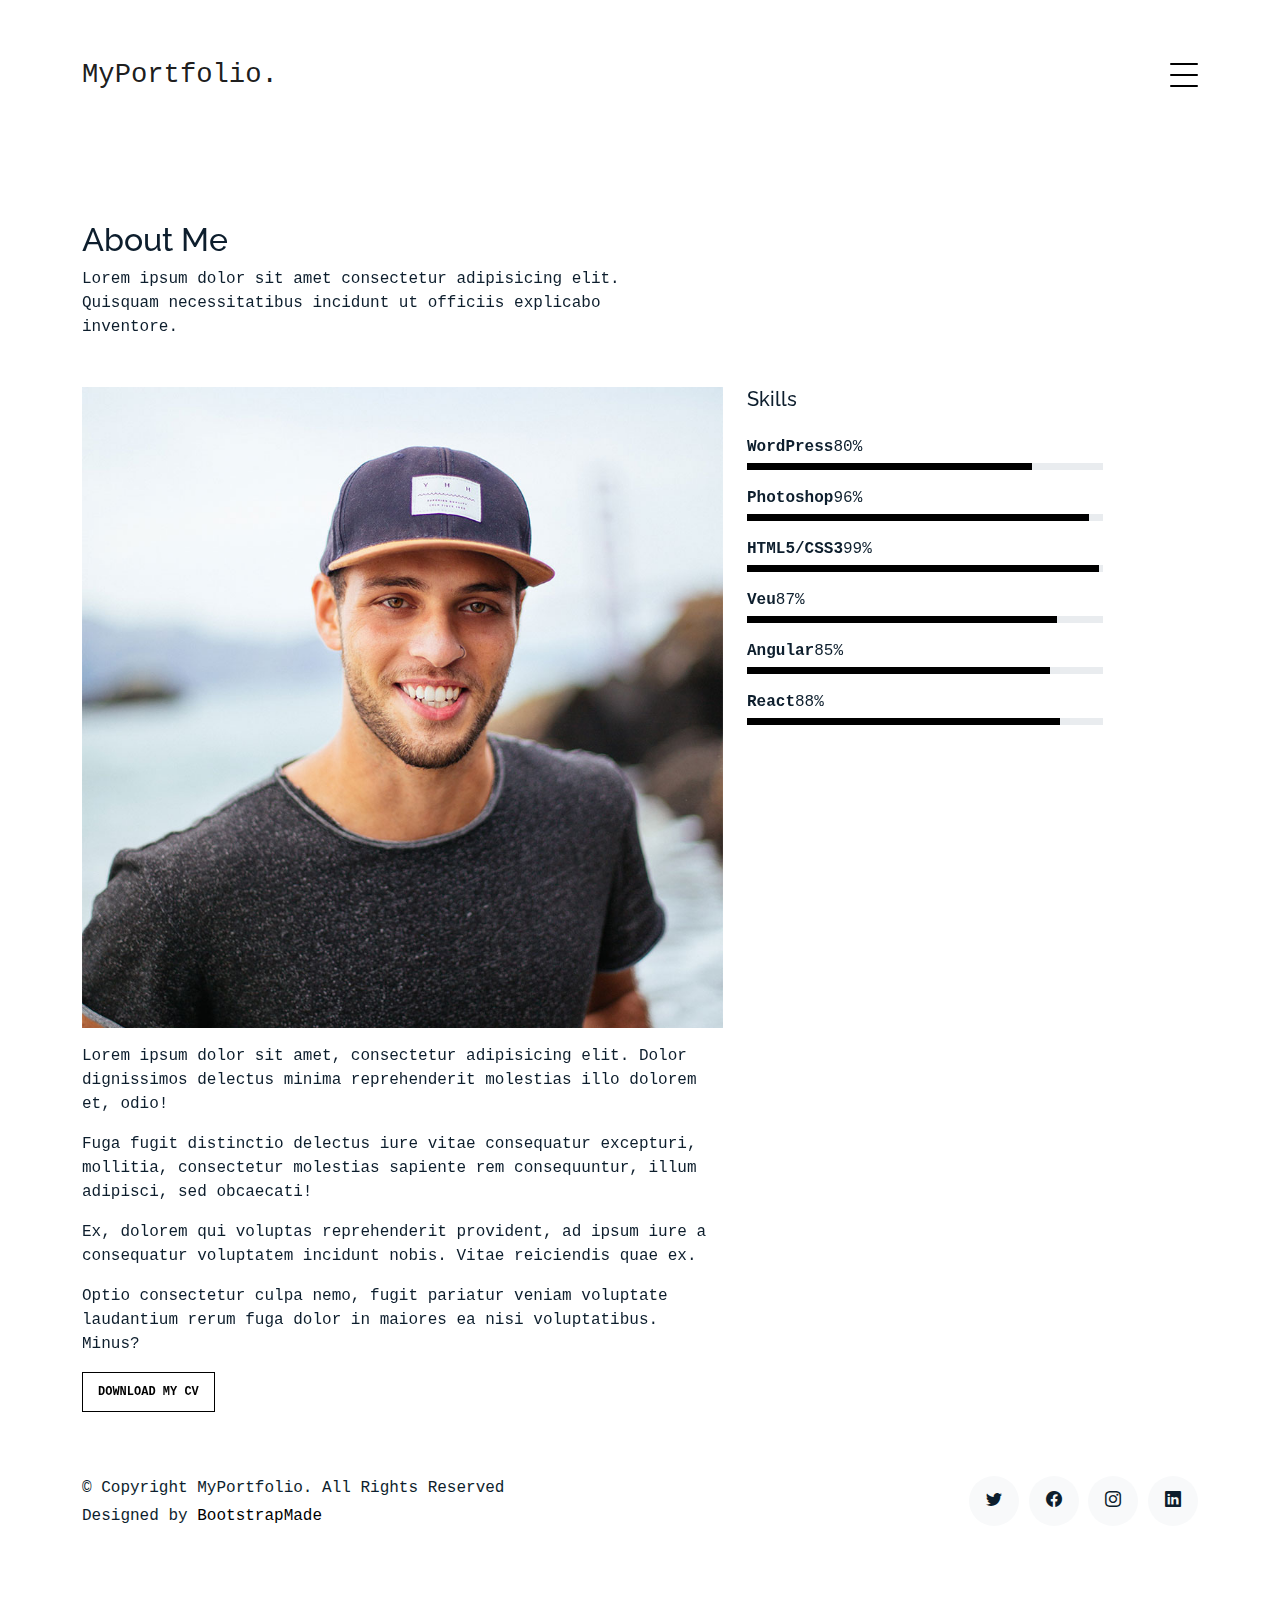
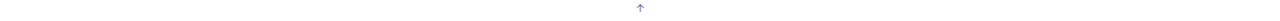
==== about.html @ 2d50b1b6 "first try" ====
<!DOCTYPE html>
<html lang="en">

<head>
  <meta charset="utf-8">
  <meta content="width=device-width, initial-scale=1.0" name="viewport">

  <title>MyPortfolio Bootstrap Template - About</title>
  <meta content="" name="description">
  <meta content="" name="keywords">

  <!-- Favicons -->
  <link href="assets/img/favicon.png" rel="icon">
  <link href="assets/img/apple-touch-icon.png" rel="apple-touch-icon">

  <!-- Google Fonts -->
  <link href="https://fonts.googleapis.com/css?family=https://fonts.googleapis.com/css?family=Inconsolata:400,500,600,700|Raleway:400,400i,500,500i,600,600i,700,700i" rel="stylesheet">

  <!-- Vendor CSS Files -->
  <link href="assets/vendor/aos/aos.css" rel="stylesheet">
  <link href="assets/vendor/bootstrap/css/bootstrap.min.css" rel="stylesheet">
  <link href="assets/vendor/bootstrap-icons/bootstrap-icons.css" rel="stylesheet">
  <link href="assets/vendor/swiper/swiper-bundle.min.css" rel="stylesheet">

  <!-- Template Main CSS File -->
  <link href="assets/css/style.css" rel="stylesheet">

  <!-- =======================================================
  * Template Name: MyPortfolio - v4.9.1
  * Template URL: https://bootstrapmade.com/myportfolio-bootstrap-portfolio-website-template/
  * Author: BootstrapMade.com
  * License: https://bootstrapmade.com/license/
  ======================================================== -->
</head>

<body>

  <!-- ======= Navbar ======= -->
  <div class="collapse navbar-collapse custom-navmenu" id="main-navbar">
    <div class="container py-2 py-md-5">
      <div class="row align-items-start">
        <div class="col-md-2">
          <ul class="custom-menu">
            <li><a href="index.html">Home</a></li>
            <li class="active"><a href="about.html">About Me</a></li>
            <li><a href="services.html">Services</a></li>
            <li><a href="works.html">Works</a></li>
            <li><a href="contact.html">Contact</a></li>
          </ul>
        </div>
        <div class="col-md-6 d-none d-md-block  mr-auto">
          <div class="tweet d-flex">
            <span class="bi bi-twitter text-white mt-2 mr-3"></span>
            <div>
              <p><em>Lorem ipsum dolor sit amet consectetur adipisicing elit. Quisquam necessitatibus incidunt ut officiis explicabo inventore. <br> <a href="#">t.co/v82jsk</a></em></p>
            </div>
          </div>
        </div>
        <div class="col-md-4 d-none d-md-block">
          <h3>Hire Me</h3>
          <p>Lorem ipsum dolor sit amet consectetur adipisicing elit. Quisquam necessitatibus incidunt ut officiisexplicabo inventore. <br> <a href="#">myemail@gmail.com</a></p>
        </div>
      </div>

    </div>
  </div>

  <nav class="navbar navbar-light custom-navbar">
    <div class="container">
      <a class="navbar-brand" href="index.html">MyPortfolio.</a>
      <a href="#" class="burger" data-bs-toggle="collapse" data-bs-target="#main-navbar">
        <span></span>
      </a>
    </div>
  </nav>

  <main id="main">

    <section class="section pb-5">
      <div class="container">
        <div class="row mb-5 align-items-end">
          <div class="col-md-6" data-aos="fade-up">

            <h2>About Me</h2>
            <p class="mb-0">Lorem ipsum dolor sit amet consectetur adipisicing elit. Quisquam necessitatibus incidunt ut
              officiis explicabo inventore.</p>
          </div>

        </div>

        <div class="row">
          <div class="col-md-4 ml-auto order-2" data-aos="fade-up">
            <h3 class="h3 mb-4">Skills</h3>
            <ul class="list-unstyled">
              <li class="mb-3">
                <div class="d-flex mb-1">
                  <strong>WordPress</strong>
                  <span class="ml-auto">80%</span>
                </div>
                <div class="progress custom-progress">
                  <div class="progress-bar" role="progressbar" style="width: 80%" aria-valuenow="80" aria-valuemin="0" aria-valuemax="100"></div>
                </div>
              </li>
              <li class="mb-3">
                <div class="d-flex mb-1">
                  <strong>Photoshop</strong>
                  <span class="ml-auto">96%</span>
                </div>
                <div class="progress custom-progress">
                  <div class="progress-bar" role="progressbar" style="width: 96%" aria-valuenow="96" aria-valuemin="0" aria-valuemax="100"></div>
                </div>
              </li>
              <li class="mb-3">
                <div class="d-flex mb-1">
                  <strong>HTML5/CSS3</strong>
                  <span class="ml-auto">99%</span>
                </div>
                <div class="progress custom-progress">
                  <div class="progress-bar" role="progressbar" style="width: 99%" aria-valuenow="99" aria-valuemin="0" aria-valuemax="100"></div>
                </div>
              </li>
              <li class="mb-3">
                <div class="d-flex mb-1">
                  <strong>Veu</strong>
                  <span class="ml-auto">87%</span>
                </div>
                <div class="progress custom-progress">
                  <div class="progress-bar" role="progressbar" style="width: 87%" aria-valuenow="87" aria-valuemin="0" aria-valuemax="100"></div>
                </div>
              </li>
              <li class="mb-3">
                <div class="d-flex mb-1">
                  <strong>Angular</strong>
                  <span class="ml-auto">85%</span>
                </div>
                <div class="progress custom-progress">
                  <div class="progress-bar" role="progressbar" style="width: 85%" aria-valuenow="85" aria-valuemin="0" aria-valuemax="100"></div>
                </div>
              </li>
              <li class="mb-3">
                <div class="d-flex mb-1">
                  <strong>React</strong>
                  <span class="ml-auto">88%</span>
                </div>
                <div class="progress custom-progress">
                  <div class="progress-bar" role="progressbar" style="width: 88%" aria-valuenow="88" aria-valuemin="0" aria-valuemax="100"></div>
                </div>
              </li>
            </ul>
          </div>

          <div class="col-md-7 mb-5 mb-md-0" data-aos="fade-up">
            <p><img src="assets/img/person_1_sq.jpg" alt="Image" class="img-fluid"></p>
            <p>Lorem ipsum dolor sit amet, consectetur adipisicing elit. Dolor dignissimos delectus minima reprehenderit
              molestias illo dolorem et, odio!</p>
            <p>Fuga fugit distinctio delectus iure vitae consequatur excepturi, mollitia, consectetur molestias sapiente
              rem consequuntur, illum adipisci, sed obcaecati!</p>
            <p>Ex, dolorem qui voluptas reprehenderit provident, ad ipsum iure a consequatur voluptatem incidunt nobis.
              Vitae reiciendis quae ex.</p>
            <p>Optio consectetur culpa nemo, fugit pariatur veniam voluptate laudantium rerum fuga dolor in maiores ea
              nisi voluptatibus. Minus?</p>
            <p><a href="#" class="readmore">Download my CV</a></p>
          </div>

        </div>

      </div>

    </section>

  </main><!-- End #main -->

  <!-- ======= Footer ======= -->
  <footer class="footer" role="contentinfo">
    <div class="container">
      <div class="row">
        <div class="col-sm-6">
          <p class="mb-1">&copy; Copyright MyPortfolio. All Rights Reserved</p>
          <div class="credits">
            <!--
            All the links in the footer should remain intact.
            You can delete the links only if you purchased the pro version.
            Licensing information: https://bootstrapmade.com/license/
            Purchase the pro version with working PHP/AJAX contact form: https://bootstrapmade.com/buy/?theme=MyPortfolio
          -->
            Designed by <a href="https://bootstrapmade.com/">BootstrapMade</a>
          </div>
        </div>
        <div class="col-sm-6 social text-md-end">
          <a href="#"><span class="bi bi-twitter"></span></a>
          <a href="#"><span class="bi bi-facebook"></span></a>
          <a href="#"><span class="bi bi-instagram"></span></a>
          <a href="#"><span class="bi bi-linkedin"></span></a>
        </div>
      </div>
    </div>
  </footer>

  <a href="#" class="back-to-top d-flex align-items-center justify-content-center"><i class="bi bi-arrow-up-short"></i></a>

  <!-- Vendor JS Files -->
  <script src="assets/vendor/aos/aos.js"></script>
  <script src="assets/vendor/bootstrap/js/bootstrap.bundle.min.js"></script>
  <script src="assets/vendor/isotope-layout/isotope.pkgd.min.js"></script>
  <script src="assets/vendor/swiper/swiper-bundle.min.js"></script>
  <script src="assets/vendor/php-email-form/validate.js"></script>

  <!-- Template Main JS File -->
  <script src="assets/js/main.js"></script>

</body>

</html>
---- assets/css/style.css ----
/**
* Template Name: MyPortfolio - v4.9.1
* Template URL: https://bootstrapmade.com/myportfolio-bootstrap-portfolio-website-template/
* Author: BootstrapMade.com
* License: https://bootstrapmade.com/license/
*/

/*--------------------------------------------------------------
# General
--------------------------------------------------------------*/
body {
  font-family: "Inconsolata", monospace;
  color: #0d1e2d;
}

a {
  color: #777;
  text-decoration: none;
}

a:hover {
  color: #000;
}

h1,
h2,
h3,
h4,
h5,
h6,
.font-heading {
  font-family: "Raleway", sans-serif;
}

.section {
  padding: 7rem 0;
}

.filters a {
  text-decoration: none;
  color: #000;
  display: inline-block;
  padding-left: 10px;
  padding-right: 10px;
  position: relative;
}

.filters a:hover,
.filters a:focus,
.filters a:active {
  text-decoration: none;
}

.filters a:hover:before {
  content: "";
  position: absolute;
  left: 10px;
  right: 10px;
  bottom: 0;
  height: 1px;
  background-color: #000;
}

.filters a.active {
  color: #000;
}

.filters a.active:before {
  content: "";
  position: absolute;
  left: 10px;
  right: 10px;
  bottom: 0;
  height: 1px;
  background-color: #000;
}

.item {
  border: none;
  margin-bottom: 30px;
}

.item .item-wrap {
  display: block;
  position: relative;
  overflow: hidden;
}

.item .item-wrap:after {
  z-index: 2;
  position: absolute;
  content: "";
  top: 0;
  left: 0;
  right: 0;
  bottom: 0;
  background: rgba(0, 0, 0, 0.4);
  visibility: hidden;
  opacity: 0;
  transition: 0.3s all ease-in-out;
}

.item .item-wrap img {
  transition: 0.3s transform ease;
  transform: scale(1);
}

.item .item-wrap>.work-info {
  position: absolute;
  top: 50%;
  width: 100%;
  text-align: center;
  z-index: 3;
  transform: translateY(-50%);
  color: #fff;
  opacity: 0;
  visibility: hidden;
  margin-top: 20px;
  transition: 0.3s all ease;
}

.item .item-wrap>.work-info h3 {
  font-size: 20px;
  margin-bottom: 0;
}

.item .item-wrap>.work-info span {
  font-size: 14px;
  text-transform: uppercase;
  letter-spacing: 0.2rem;
}

.item .item-wrap:hover {
  text-decoration: none;
}

.item .item-wrap:hover img {
  transform: scale(1.05);
}

.item .item-wrap:hover:after {
  opacity: 1;
  visibility: visible;
}

.item .item-wrap:hover .work-info {
  margin-top: 0px;
  opacity: 1;
  visibility: visible;
}

.testimonial-wrap {
  padding: 50px 50px 80px 50px;
  background: #eceff2;
}

.testimonial-wrap .testimonial {
  text-align: center;
  max-width: 500px;
  margin: 0 auto;
}

.testimonial-wrap .testimonial img {
  border-radius: 50%;
  width: 120px;
  margin: 0 auto 30px auto;
}

.testimonial-wrap .testimonial blockquote p {
  font-size: 20px;
}

.h3 {
  font-size: 20px;
}

.h4 {
  font-size: 16px;
}

.heading {
  font-size: 28px;
}

.readmore {
  display: inline-block;
  border: 1px solid #000;
  padding: 10px 15px;
  font-size: 12px;
  text-transform: uppercase;
  color: #000;
  transition: 0.2s all ease;
  font-weight: 700;
}

.readmore:active,
.readmore:focus,
.readmore:hover {
  outline: none;
}

.readmore:hover {
  color: #fff;
  text-decoration: none;
  background: #000;
}

.testimonials-slider .swiper-pagination {
  margin-top: -60px;
  position: relative;
}

.testimonials-slider .swiper-pagination .swiper-pagination-bullet {
  width: 12px;
  height: 12px;
  background-color: rgba(13, 30, 45, 0.3);
  opacity: 1;
}

.testimonials-slider .swiper-pagination .swiper-pagination-bullet-active {
  background-color: rgba(13, 30, 45, 0.6);
}

.sticky-content {
  position: sticky;
  position: -webkit-sticky;
  top: 0;
  /* required */
}

.list-line li {
  margin-bottom: 10px;
  position: relative;
  padding-left: 30px;
}

.list-line li:before {
  content: "";
  position: absolute;
  left: 0;
  top: 0.7rem;
  width: 10px;
  height: 2px;
  background: #000;
}

.form-control {
  border-radius: 0;
  background: #f8f9fa;
  border: 1px solid transparent;
  padding-top: 10px !important;
  padding-bottom: 10px !important;
}

.form-control:active,
.form-control:focus {
  background: #eff1f4;
  outline: none;
  box-shadow: none;
  border: 1px solid transparent;
}

.custom-progress {
  height: 7px;
  border-radius: 0;
}

.custom-progress .progress-bar {
  background: #000;
}

/* Services */
.services i {
  font-size: 40px;
}

.services h4 {
  padding-top: 10px;
}

/* Contact Form */
.php-email-form .error-message {
  display: none;
  color: #fff;
  background: #ed3c0d;
  text-align: left;
  padding: 15px;
  font-weight: 600;
}

.php-email-form .error-message br+br {
  margin-top: 25px;
}

.php-email-form .sent-message {
  display: none;
  color: #fff;
  background: #18d26e;
  text-align: center;
  padding: 15px;
  font-weight: 600;
}

.php-email-form .loading {
  display: none;
  background: #fff;
  text-align: center;
  padding: 15px;
}

.php-email-form .loading:before {
  content: "";
  display: inline-block;
  border-radius: 50%;
  width: 24px;
  height: 24px;
  margin: 0 10px -6px 0;
  border: 3px solid #18d26e;
  border-top-color: #eee;
  -webkit-animation: animate-loading 1s linear infinite;
  animation: animate-loading 1s linear infinite;
}

@-webkit-keyframes animate-loading {
  0% {
    transform: rotate(0deg);
  }

  100% {
    transform: rotate(360deg);
  }
}

@keyframes animate-loading {
  0% {
    transform: rotate(0deg);
  }

  100% {
    transform: rotate(360deg);
  }
}

/*--------------------------------------------------------------
# Header
--------------------------------------------------------------*/
/* Custom Navmenu */
.custom-navmenu {
  background: #0d1e2d;
}

.custom-navmenu .custom-menu,
.custom-navmenu .custom-menu li {
  padding: 0;
  margin: 0;
  list-style: none;
}

.custom-navmenu .custom-menu li {
  margin-bottom: 0;
  font-size: 20px;
}

.custom-navmenu .custom-menu li a {
  color: #fff;
  padding: 10px 0 !important;
}

.custom-navmenu .custom-menu li a:hover {
  text-decoration: none;
}

.custom-navmenu .custom-menu li.active a {
  text-decoration: underline;
}

.custom-navmenu h3 {
  font-size: 20px;
  color: #fff;
}

.custom-navmenu p {
  color: rgba(255, 255, 255, 0.6);
}

.custom-navmenu a {
  color: rgba(255, 255, 255, 0.7);
}

.custom-navmenu a:hover {
  color: #fff;
}

/* Custom Navbar */
.custom-navbar {
  padding-top: 50px;
  width: 100%;
}

@media (max-width: 780px) {
  .custom-navbar>.container {
    padding-right: 0;
    padding-left: 0;
  }
}

.custom-navbar .navbar-brand {
  font-size: 1.7rem;
}

/* Burger */
.burger {
  width: 28px;
  height: 32px;
  cursor: pointer;
  position: relative;
}

.burger:before,
.burger span,
.burger:after {
  width: 100%;
  height: 2px;
  display: block;
  background: #000;
  border-radius: 2px;
  position: absolute;
  opacity: 1;
}

.burger:before,
.burger:after {
  transition: top 0.35s cubic-bezier(0.23, 1, 0.32, 1), transform 0.35s cubic-bezier(0.23, 1, 0.32, 1), opacity 0.35s cubic-bezier(0.23, 1, 0.32, 1), background-color 1.15s cubic-bezier(0.86, 0, 0.07, 1);
  -webkit-transition: top 0.35s cubic-bezier(0.23, 1, 0.32, 1), -webkit-transform 0.35s cubic-bezier(0.23, 1, 0.32, 1), opacity 0.35s cubic-bezier(0.23, 1, 0.32, 1), background-color 1.15s cubic-bezier(0.86, 0, 0.07, 1);
  content: "";
}

.burger:before {
  top: 4px;
}

.burger span {
  top: 15px;
}

.burger:after {
  top: 26px;
}

/* Hover */
.burger:hover:before {
  top: 7px;
}

.burger:hover:after {
  top: 23px;
}

/* Click */
.burger.active span {
  opacity: 0;
}

.burger.active:before,
.burger.active:after {
  top: 40%;
}

.burger.active:before {
  transform: rotate(45deg);
}

.burger.active:after {
  transform: rotate(-45deg);
}

.burger:focus {
  outline: none;
}

/*--------------------------------------------------------------
# Footer
--------------------------------------------------------------*/
.footer {
  padding: 0 0 4rem 0;
}

.footer a {
  color: #000;
}

.social a {
  display: inline-block;
  width: 50px;
  height: 50px;
  border-radius: 50%;
  background: #f8f9fa;
  position: relative;
  text-align: center;
  color: #0d1e2d;
}

.social a span {
  display: inline-block;
  left: 50%;
  position: absolute;
  top: 50%;
  transform: translate(-50%, -50%);
}

.social a:hover {
  color: #000;
}
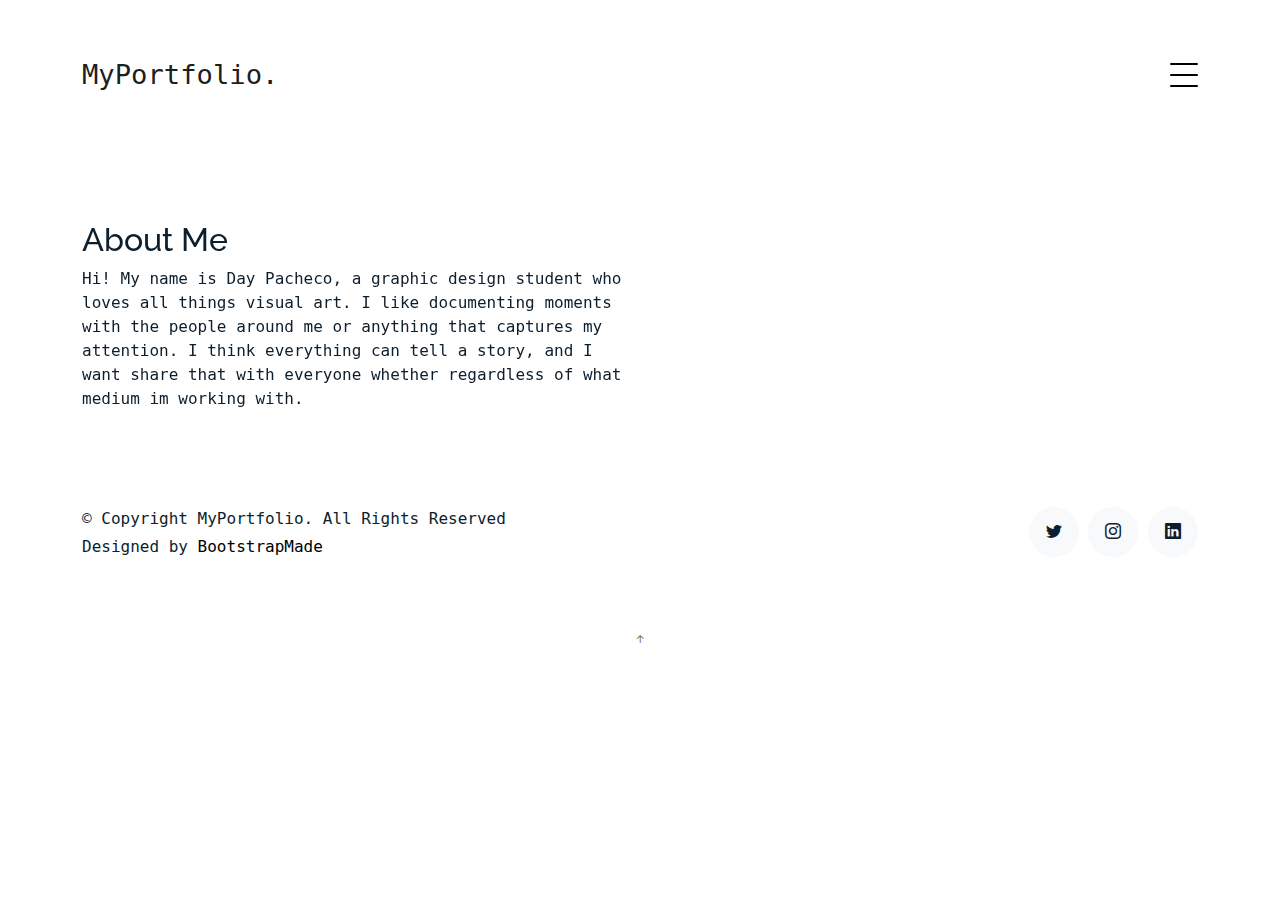
==== commit 42211052: "edited" ====
--- a/about.html
+++ b/about.html
@@ -1,213 +1,133 @@
-<!DOCTYPE html>
-<html lang="en">
-
-<head>
-  <meta charset="utf-8">
-  <meta content="width=device-width, initial-scale=1.0" name="viewport">
-
-  <title>MyPortfolio Bootstrap Template - About</title>
-  <meta content="" name="description">
-  <meta content="" name="keywords">
-
-  <!-- Favicons -->
-  <link href="assets/img/favicon.png" rel="icon">
-  <link href="assets/img/apple-touch-icon.png" rel="apple-touch-icon">
-
-  <!-- Google Fonts -->
-  <link href="https://fonts.googleapis.com/css?family=https://fonts.googleapis.com/css?family=Inconsolata:400,500,600,700|Raleway:400,400i,500,500i,600,600i,700,700i" rel="stylesheet">
-
-  <!-- Vendor CSS Files -->
-  <link href="assets/vendor/aos/aos.css" rel="stylesheet">
-  <link href="assets/vendor/bootstrap/css/bootstrap.min.css" rel="stylesheet">
-  <link href="assets/vendor/bootstrap-icons/bootstrap-icons.css" rel="stylesheet">
-  <link href="assets/vendor/swiper/swiper-bundle.min.css" rel="stylesheet">
-
-  <!-- Template Main CSS File -->
-  <link href="assets/css/style.css" rel="stylesheet">
-
-  <!-- =======================================================
-  * Template Name: MyPortfolio - v4.9.1
-  * Template URL: https://bootstrapmade.com/myportfolio-bootstrap-portfolio-website-template/
-  * Author: BootstrapMade.com
-  * License: https://bootstrapmade.com/license/
-  ======================================================== -->
-</head>
-
-<body>
-
-  <!-- ======= Navbar ======= -->
-  <div class="collapse navbar-collapse custom-navmenu" id="main-navbar">
-    <div class="container py-2 py-md-5">
-      <div class="row align-items-start">
-        <div class="col-md-2">
-          <ul class="custom-menu">
-            <li><a href="index.html">Home</a></li>
-            <li class="active"><a href="about.html">About Me</a></li>
-            <li><a href="services.html">Services</a></li>
-            <li><a href="works.html">Works</a></li>
-            <li><a href="contact.html">Contact</a></li>
-          </ul>
-        </div>
-        <div class="col-md-6 d-none d-md-block  mr-auto">
-          <div class="tweet d-flex">
-            <span class="bi bi-twitter text-white mt-2 mr-3"></span>
-            <div>
-              <p><em>Lorem ipsum dolor sit amet consectetur adipisicing elit. Quisquam necessitatibus incidunt ut officiis explicabo inventore. <br> <a href="#">t.co/v82jsk</a></em></p>
-            </div>
-          </div>
-        </div>
-        <div class="col-md-4 d-none d-md-block">
-          <h3>Hire Me</h3>
-          <p>Lorem ipsum dolor sit amet consectetur adipisicing elit. Quisquam necessitatibus incidunt ut officiisexplicabo inventore. <br> <a href="#">myemail@gmail.com</a></p>
-        </div>
-      </div>
-
-    </div>
-  </div>
-
-  <nav class="navbar navbar-light custom-navbar">
-    <div class="container">
-      <a class="navbar-brand" href="index.html">MyPortfolio.</a>
-      <a href="#" class="burger" data-bs-toggle="collapse" data-bs-target="#main-navbar">
-        <span></span>
-      </a>
-    </div>
-  </nav>
-
-  <main id="main">
-
-    <section class="section pb-5">
-      <div class="container">
-        <div class="row mb-5 align-items-end">
-          <div class="col-md-6" data-aos="fade-up">
-
-            <h2>About Me</h2>
-            <p class="mb-0">Lorem ipsum dolor sit amet consectetur adipisicing elit. Quisquam necessitatibus incidunt ut
-              officiis explicabo inventore.</p>
-          </div>
-
-        </div>
-
-        <div class="row">
-          <div class="col-md-4 ml-auto order-2" data-aos="fade-up">
-            <h3 class="h3 mb-4">Skills</h3>
-            <ul class="list-unstyled">
-              <li class="mb-3">
-                <div class="d-flex mb-1">
-                  <strong>WordPress</strong>
-                  <span class="ml-auto">80%</span>
-                </div>
-                <div class="progress custom-progress">
-                  <div class="progress-bar" role="progressbar" style="width: 80%" aria-valuenow="80" aria-valuemin="0" aria-valuemax="100"></div>
-                </div>
-              </li>
-              <li class="mb-3">
-                <div class="d-flex mb-1">
-                  <strong>Photoshop</strong>
-                  <span class="ml-auto">96%</span>
-                </div>
-                <div class="progress custom-progress">
-                  <div class="progress-bar" role="progressbar" style="width: 96%" aria-valuenow="96" aria-valuemin="0" aria-valuemax="100"></div>
-                </div>
-              </li>
-              <li class="mb-3">
-                <div class="d-flex mb-1">
-                  <strong>HTML5/CSS3</strong>
-                  <span class="ml-auto">99%</span>
-                </div>
-                <div class="progress custom-progress">
-                  <div class="progress-bar" role="progressbar" style="width: 99%" aria-valuenow="99" aria-valuemin="0" aria-valuemax="100"></div>
-                </div>
-              </li>
-              <li class="mb-3">
-                <div class="d-flex mb-1">
-                  <strong>Veu</strong>
-                  <span class="ml-auto">87%</span>
-                </div>
-                <div class="progress custom-progress">
-                  <div class="progress-bar" role="progressbar" style="width: 87%" aria-valuenow="87" aria-valuemin="0" aria-valuemax="100"></div>
-                </div>
-              </li>
-              <li class="mb-3">
-                <div class="d-flex mb-1">
-                  <strong>Angular</strong>
-                  <span class="ml-auto">85%</span>
-                </div>
-                <div class="progress custom-progress">
-                  <div class="progress-bar" role="progressbar" style="width: 85%" aria-valuenow="85" aria-valuemin="0" aria-valuemax="100"></div>
-                </div>
-              </li>
-              <li class="mb-3">
-                <div class="d-flex mb-1">
-                  <strong>React</strong>
-                  <span class="ml-auto">88%</span>
-                </div>
-                <div class="progress custom-progress">
-                  <div class="progress-bar" role="progressbar" style="width: 88%" aria-valuenow="88" aria-valuemin="0" aria-valuemax="100"></div>
-                </div>
-              </li>
-            </ul>
-          </div>
-
-          <div class="col-md-7 mb-5 mb-md-0" data-aos="fade-up">
-            <p><img src="assets/img/person_1_sq.jpg" alt="Image" class="img-fluid"></p>
-            <p>Lorem ipsum dolor sit amet, consectetur adipisicing elit. Dolor dignissimos delectus minima reprehenderit
-              molestias illo dolorem et, odio!</p>
-            <p>Fuga fugit distinctio delectus iure vitae consequatur excepturi, mollitia, consectetur molestias sapiente
-              rem consequuntur, illum adipisci, sed obcaecati!</p>
-            <p>Ex, dolorem qui voluptas reprehenderit provident, ad ipsum iure a consequatur voluptatem incidunt nobis.
-              Vitae reiciendis quae ex.</p>
-            <p>Optio consectetur culpa nemo, fugit pariatur veniam voluptate laudantium rerum fuga dolor in maiores ea
-              nisi voluptatibus. Minus?</p>
-            <p><a href="#" class="readmore">Download my CV</a></p>
-          </div>
-
-        </div>
-
-      </div>
-
-    </section>
-
-  </main><!-- End #main -->
-
-  <!-- ======= Footer ======= -->
-  <footer class="footer" role="contentinfo">
-    <div class="container">
-      <div class="row">
-        <div class="col-sm-6">
-          <p class="mb-1">&copy; Copyright MyPortfolio. All Rights Reserved</p>
-          <div class="credits">
-            <!--
-            All the links in the footer should remain intact.
-            You can delete the links only if you purchased the pro version.
-            Licensing information: https://bootstrapmade.com/license/
-            Purchase the pro version with working PHP/AJAX contact form: https://bootstrapmade.com/buy/?theme=MyPortfolio
-          -->
-            Designed by <a href="https://bootstrapmade.com/">BootstrapMade</a>
-          </div>
-        </div>
-        <div class="col-sm-6 social text-md-end">
-          <a href="#"><span class="bi bi-twitter"></span></a>
-          <a href="#"><span class="bi bi-facebook"></span></a>
-          <a href="#"><span class="bi bi-instagram"></span></a>
-          <a href="#"><span class="bi bi-linkedin"></span></a>
-        </div>
-      </div>
-    </div>
-  </footer>
-
-  <a href="#" class="back-to-top d-flex align-items-center justify-content-center"><i class="bi bi-arrow-up-short"></i></a>
-
-  <!-- Vendor JS Files -->
-  <script src="assets/vendor/aos/aos.js"></script>
-  <script src="assets/vendor/bootstrap/js/bootstrap.bundle.min.js"></script>
-  <script src="assets/vendor/isotope-layout/isotope.pkgd.min.js"></script>
-  <script src="assets/vendor/swiper/swiper-bundle.min.js"></script>
-  <script src="assets/vendor/php-email-form/validate.js"></script>
-
-  <!-- Template Main JS File -->
-  <script src="assets/js/main.js"></script>
-
-</body>
-
+<!DOCTYPE html>
+<html lang="en">
+
+<head>
+  <meta charset="utf-8">
+  <meta content="width=device-width, initial-scale=1.0" name="viewport">
+
+  <title>MyPortfolio Bootstrap Template - About</title>
+  <meta content="" name="description">
+  <meta content="" name="keywords">
+
+  <!-- Favicons -->
+  <link href="assets/img/favicon.png" rel="icon">
+  <link href="assets/img/apple-touch-icon.png" rel="apple-touch-icon">
+
+  <!-- Google Fonts -->
+  <link href="https://fonts.googleapis.com/css?family=https://fonts.googleapis.com/css?family=Inconsolata:400,500,600,700|Raleway:400,400i,500,500i,600,600i,700,700i" rel="stylesheet">
+
+  <!-- Vendor CSS Files -->
+  <link href="assets/vendor/aos/aos.css" rel="stylesheet">
+  <link href="assets/vendor/bootstrap/css/bootstrap.min.css" rel="stylesheet">
+  <link href="assets/vendor/bootstrap-icons/bootstrap-icons.css" rel="stylesheet">
+  <link href="assets/vendor/swiper/swiper-bundle.min.css" rel="stylesheet">
+
+  <!-- Template Main CSS File -->
+  <link href="assets/css/style.css" rel="stylesheet">
+
+  <!-- =======================================================
+  * Template Name: MyPortfolio - v4.9.1
+  * Template URL: https://bootstrapmade.com/myportfolio-bootstrap-portfolio-website-template/
+  * Author: BootstrapMade.com
+  * License: https://bootstrapmade.com/license/
+  ======================================================== -->
+</head>
+
+<body>
+
+  <!-- ======= Navbar ======= -->
+  <div class="collapse navbar-collapse custom-navmenu" id="main-navbar">
+    <div class="container py-2 py-md-5">
+      <div class="row align-items-start">
+        <div class="col-md-2">
+          <ul class="custom-menu">
+            <li><a href="index.html">Home</a></li>
+            <li class="active"><a href="about.html">About Me</a></li>
+            <li><a href="contact.html">Contact</a></li>
+          </ul>
+        </div>
+        <div class="col-md-6 d-none d-md-block  mr-auto">
+          <div class="tweet d-flex">
+            <span class="bi bi-twitter text-white mt-2 mr-3"></span>
+            <div>
+              <p><em>I want to do it all.<br> <a href="#">t.co/v82jsk</a></em></p>
+            </div>
+          </div>
+        </div>
+        <div class="col-md-4 d-none d-md-block">
+          <h3>Hire Me</h3>
+          <p>Let's collaborate and bring out the best of your vision! <br> <a href="#">day@gmail.com</a></p>
+        </div>
+      </div>
+
+    </div>
+  </div>
+
+  <nav class="navbar navbar-light custom-navbar">
+    <div class="container">
+      <a class="navbar-brand" href="index.html">MyPortfolio.</a>
+      <a href="#" class="burger" data-bs-toggle="collapse" data-bs-target="#main-navbar">
+        <span></span>
+      </a>
+    </div>
+  </nav>
+
+  <main id="main">
+
+    <section class="section pb-5">
+      <div class="container">
+        <div class="row mb-5 align-items-end">
+          <div class="col-md-6" data-aos="fade-up">
+
+            <h2>About Me</h2>
+            <p class="mb-0">Hi! My name is Day Pacheco, a graphic design student who loves all things visual art. I like documenting moments with the people around me or anything that captures my attention. I think everything can tell a story, and I want share that with everyone whether regardless of what medium im working with.</p>
+          </div>
+
+    
+
+      </div>
+
+    </section>
+
+  </main><!-- End #main -->
+
+  <!-- ======= Footer ======= -->
+  <footer class="footer" role="contentinfo">
+    <div class="container">
+      <div class="row">
+        <div class="col-sm-6">
+          <p class="mb-1">&copy; Copyright MyPortfolio. All Rights Reserved</p>
+          <div class="credits">
+            <!--
+            All the links in the footer should remain intact.
+            You can delete the links only if you purchased the pro version.
+            Licensing information: https://bootstrapmade.com/license/
+            Purchase the pro version with working PHP/AJAX contact form: https://bootstrapmade.com/buy/?theme=MyPortfolio
+          -->
+            Designed by <a href="https://bootstrapmade.com/">BootstrapMade</a>
+          </div>
+        </div>
+        <div class="col-sm-6 social text-md-end">
+          <a href="#"><span class="bi bi-twitter"></span></a>
+          <a href="#"><span class="bi bi-instagram"></span></a>
+          <a href="#"><span class="bi bi-linkedin"></span></a>
+        </div>
+      </div>
+    </div>
+  </footer>
+
+  <a href="#" class="back-to-top d-flex align-items-center justify-content-center"><i class="bi bi-arrow-up-short"></i></a>
+
+  <!-- Vendor JS Files -->
+  <script src="assets/vendor/aos/aos.js"></script>
+  <script src="assets/vendor/bootstrap/js/bootstrap.bundle.min.js"></script>
+  <script src="assets/vendor/isotope-layout/isotope.pkgd.min.js"></script>
+  <script src="assets/vendor/swiper/swiper-bundle.min.js"></script>
+  <script src="assets/vendor/php-email-form/validate.js"></script>
+
+  <!-- Template Main JS File -->
+  <script src="assets/js/main.js"></script>
+
+</body>
+
 </html>--- a/assets/css/style.css
+++ b/assets/css/style.css
@@ -1,10 +1,10 @@
-/**
-* Template Name: MyPortfolio - v4.9.1
-* Template URL: https://bootstrapmade.com/myportfolio-bootstrap-portfolio-website-template/
-* Author: BootstrapMade.com
-* License: https://bootstrapmade.com/license/
-*/
-
+/**
+* Template Name: MyPortfolio - v4.9.1
+* Template URL: https://bootstrapmade.com/myportfolio-bootstrap-portfolio-website-template/
+* Author: BootstrapMade.com
+* License: https://bootstrapmade.com/license/
+*/
+
 /*--------------------------------------------------------------
 # General
 --------------------------------------------------------------*/
@@ -270,76 +270,7 @@
 }
 
 /* Services */
-.services i {
-  font-size: 40px;
-}
-
-.services h4 {
-  padding-top: 10px;
-}
-
-/* Contact Form */
-.php-email-form .error-message {
-  display: none;
-  color: #fff;
-  background: #ed3c0d;
-  text-align: left;
-  padding: 15px;
-  font-weight: 600;
-}
-
-.php-email-form .error-message br+br {
-  margin-top: 25px;
-}
-
-.php-email-form .sent-message {
-  display: none;
-  color: #fff;
-  background: #18d26e;
-  text-align: center;
-  padding: 15px;
-  font-weight: 600;
-}
-
-.php-email-form .loading {
-  display: none;
-  background: #fff;
-  text-align: center;
-  padding: 15px;
-}
-
-.php-email-form .loading:before {
-  content: "";
-  display: inline-block;
-  border-radius: 50%;
-  width: 24px;
-  height: 24px;
-  margin: 0 10px -6px 0;
-  border: 3px solid #18d26e;
-  border-top-color: #eee;
-  -webkit-animation: animate-loading 1s linear infinite;
-  animation: animate-loading 1s linear infinite;
-}
-
-@-webkit-keyframes animate-loading {
-  0% {
-    transform: rotate(0deg);
-  }
-
-  100% {
-    transform: rotate(360deg);
-  }
-}
-
-@keyframes animate-loading {
-  0% {
-    transform: rotate(0deg);
-  }
-
-  100% {
-    transform: rotate(360deg);
-  }
-}
+
 
 /*--------------------------------------------------------------
 # Header
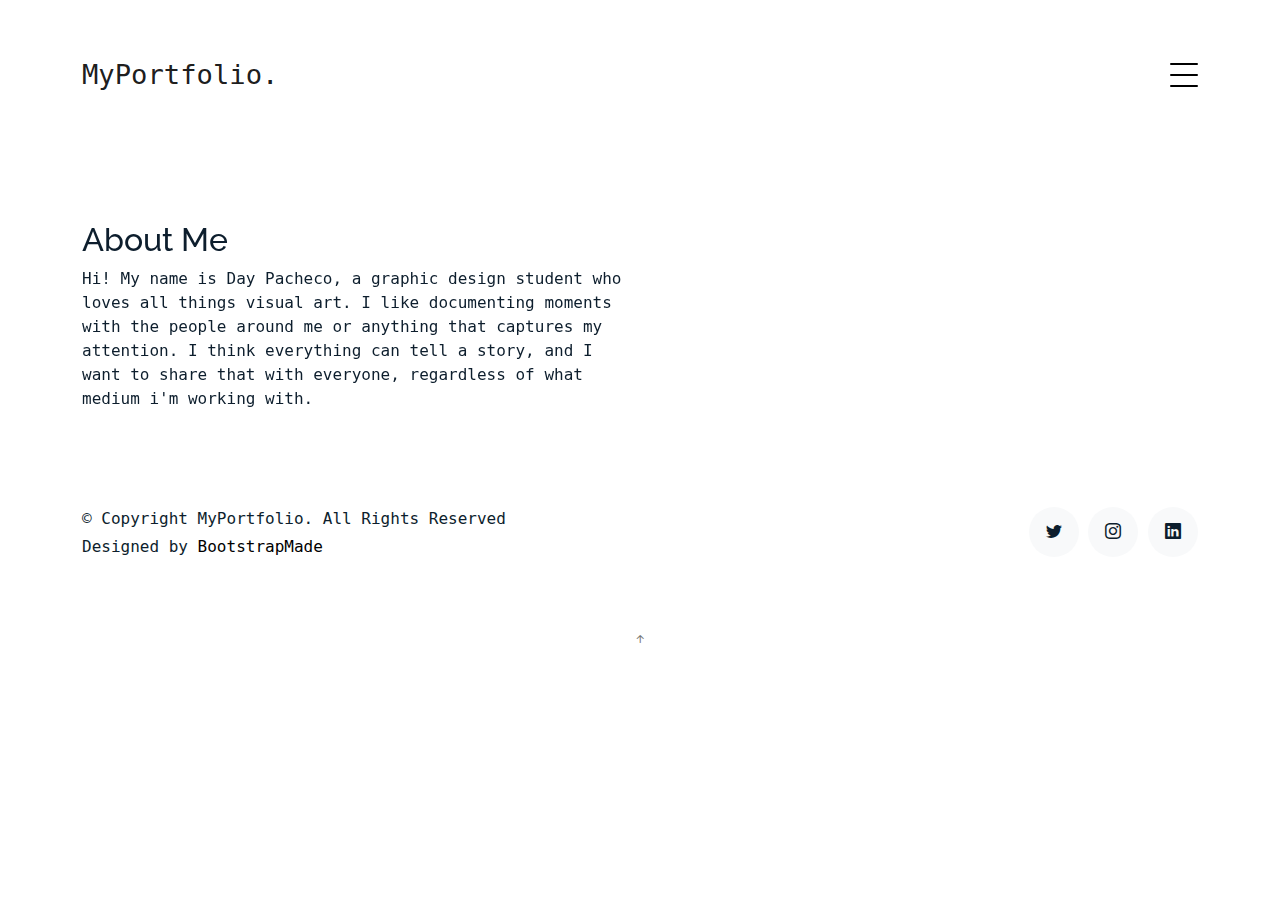
==== commit 5a6ab291: "updates" ====
--- a/about.html
+++ b/about.html
@@ -80,7 +80,7 @@
           <div class="col-md-6" data-aos="fade-up">
 
             <h2>About Me</h2>
-            <p class="mb-0">Hi! My name is Day Pacheco, a graphic design student who loves all things visual art. I like documenting moments with the people around me or anything that captures my attention. I think everything can tell a story, and I want share that with everyone whether regardless of what medium im working with.</p>
+            <p class="mb-0">Hi! My name is Day Pacheco, a graphic design student who loves all things visual art. I like documenting moments with the people around me or anything that captures my attention. I think everything can tell a story, and I want to share that with everyone, regardless of what medium i'm working with.</p>
           </div>
 
     
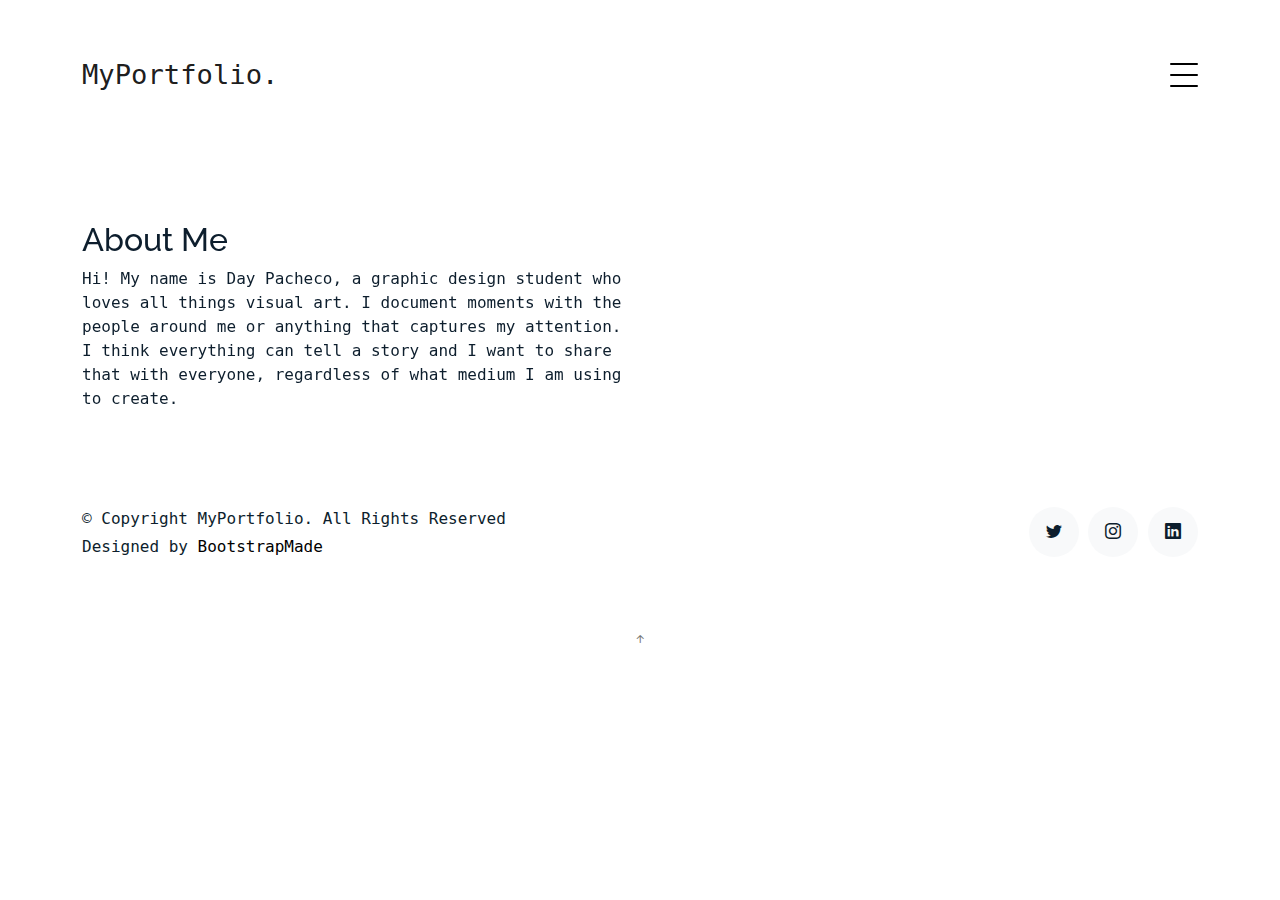
==== commit ffbb378e: "about edit" ====
--- a/about.html
+++ b/about.html
@@ -10,8 +10,8 @@
   <meta content="" name="keywords">
 
   <!-- Favicons -->
-  <link href="assets/img/favicon.png" rel="icon">
-  <link href="assets/img/apple-touch-icon.png" rel="apple-touch-icon">
+  <link href="images/small-logo-me.png" rel="icon">
+  <link href="images/small-logo-me.png" rel="apple-touch-icon">
 
   <!-- Google Fonts -->
   <link href="https://fonts.googleapis.com/css?family=https://fonts.googleapis.com/css?family=Inconsolata:400,500,600,700|Raleway:400,400i,500,500i,600,600i,700,700i" rel="stylesheet">
@@ -80,7 +80,7 @@
           <div class="col-md-6" data-aos="fade-up">
 
             <h2>About Me</h2>
-            <p class="mb-0">Hi! My name is Day Pacheco, a graphic design student who loves all things visual art. I like documenting moments with the people around me or anything that captures my attention. I think everything can tell a story, and I want to share that with everyone, regardless of what medium i'm working with.</p>
+            <p class="mb-0">Hi! My name is Day Pacheco, a graphic design student who loves all things visual art. I document moments with the people around me or anything that captures my attention. I think everything can tell a story and I want to share that with everyone, regardless of what medium I am using to create.</p>
           </div>
 
     
--- a/assets/css/style.css
+++ b/assets/css/style.css
@@ -277,7 +277,7 @@
 --------------------------------------------------------------*/
 /* Custom Navmenu */
 .custom-navmenu {
-  background: #0d1e2d;
+  background: #3E5F3A;
 }
 
 .custom-navmenu .custom-menu,
